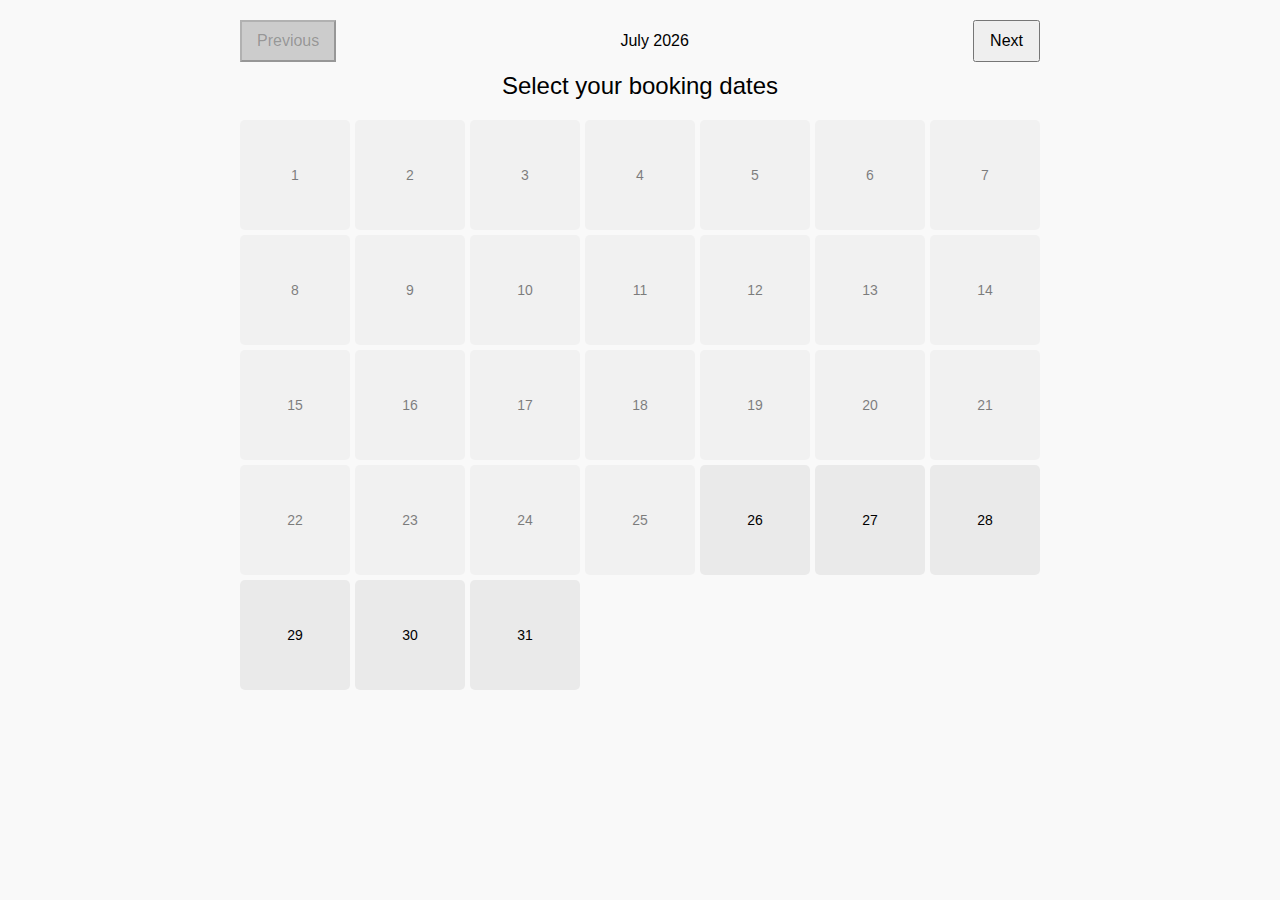
==== index.html @ 2b4d597d "Overlap Logic Added" ====
<!DOCTYPE html>
<html lang="en">
  <head>
    <meta charset="UTF-8" />
    <meta name="viewport" content="width=device-width, initial-scale=1.0" />
    <title>Booking UI</title>
    <style>
      body {
        font-family: Arial, sans-serif;
        background-color: #f9f9f9;
        margin: 0;
        padding: 20px;
      }

      .calendar-container {
        max-width: 800px;
        margin: 0 auto;
        text-align: center;
      }

      .calendar-header {
        font-size: 24px;
        margin-bottom: 20px;
      }

      .calendar-nav {
        display: flex;
        justify-content: space-between;
        align-items: center;
        margin-bottom: 10px;
      }

      .calendar {
        display: grid;
        grid-template-columns: repeat(7, 1fr);
        gap: 5px;
        margin-top: 10px;
      }

      .day.disabled {
        pointer-events: none;
        opacity: 0.5;
      }

      .day {
        position: relative;
        width: 100%;
        padding-top: 100%;
        border-radius: 5px;
        background-color: #eaeaea;
        cursor: pointer;
        overflow: hidden; /* Ensure polygon shapes don't overflow */
      }

      .day span {
        position: absolute;
        top: 50%;
        left: 50%;
        transform: translate(-50%, -50%);
        font-size: 14px;
        z-index: 2; /* Ensure text stays on top */
      }

      .day.afternoon::after {
        content: "";
        position: absolute;
        bottom: 0;
        left: 0;
        width: 100%;
        height: 100%;
        clip-path: polygon(100% 0%, 100% 100%, 0% 100%);

        background-color: #8bc34a;
        z-index: 1;
      }

      .day.morning::before {
        content: "";
        position: absolute;
        top: 0;
        right: 0;
        width: 100%;
        height: 100%;
        clip-path: polygon(0% 0%, 100% 0%, 0% 100%);
        background-color: #8bc34a;
        z-index: 1;
      }

      .day.full {
        background-color: #8bc34a;
        z-index: 0;
      }
      button {
        padding: 10px 15px;
        font-size: 16px;
        cursor: pointer;
      }

      button:disabled {
        background-color: #ccc;
        cursor: not-allowed;
      }
    </style>
  </head>
  <body>
    <div class="calendar-container">
      <div class="calendar-nav">
        <button id="prevMonthBtn">Previous</button>
        <div id="currentMonthYear"></div>
        <button id="nextMonthBtn">Next</button>
      </div>
      <div class="calendar-header">Select your booking dates</div>
      <div class="calendar"></div>
    </div>

    <script>
      const calendar = document.querySelector(".calendar");
      const currentMonthYear = document.getElementById("currentMonthYear");
      const prevMonthBtn = document.getElementById("prevMonthBtn");
      const nextMonthBtn = document.getElementById("nextMonthBtn");

      let today = new Date(
        Date.UTC(
          new Date().getUTCFullYear(),
          new Date().getUTCMonth(),
          new Date().getUTCDate()
        )
      );
      let currentMonth = today.getUTCMonth();
      let currentYear = today.getUTCFullYear();

      let selectingStart = true;
      let startDate = null;
      let endDate = null;
      const occupiedDates = [
        { startDate: "2024-12-10", endDate: "2024-12-15" },
        { startDate: "2024-12-03", endDate: "2024-12-04" },
        { startDate: "2024-12-08", endDate: "2024-12-10" },
        { startDate: "2024-12-29", endDate: "2025-01-03" },
        { startDate: "2025-03-01", endDate: "2025-05-02" },
      ];
      occupiedDates.sort((a, b) => {
        return (
          new Date(`${a.startDate}T00:00:00Z`) -
          new Date(`${b.startDate}T00:00:00Z`)
        );
      });
      console.log(occupiedDates);
      function normalizeDate(date) {
        return date.toISOString().split("T")[0]; // Get YYYY-MM-DD format
      }

      function updateCalendar() {
        calendar.innerHTML = "";

        const firstDay = new Date(Date.UTC(currentYear, currentMonth, 1));
        const lastDay = new Date(Date.UTC(currentYear, currentMonth + 1, 0));
        const daysInMonth = lastDay.getUTCDate();

        currentMonthYear.textContent = `${firstDay.toLocaleString("default", {
          month: "long",
        })} ${currentYear}`;

        prevMonthBtn.disabled =
          currentYear == today.getUTCFullYear() &&
          currentMonth == today.getUTCMonth();

        for (let i = 1; i <= daysInMonth; i++) {
          const dayDiv = document.createElement("div");

          dayDiv.className = "day";
          //If the date have already passed then disable those tiles
          if (
            i < today.getUTCDate() &&
            currentYear == today.getUTCFullYear() &&
            currentMonth == today.getUTCMonth()
          ) {
            dayDiv.classList.add("disabled");
          }

          const span = document.createElement("span");
          span.textContent = i;

          const dateStr = `${currentYear}-${String(currentMonth + 1).padStart(
            2,
            "0"
          )}-${String(i).padStart(2, "0")}`;
          dayDiv.dataset.date = dateStr;
          dayDiv.appendChild(span);

          const dayDate = new Date(`${dateStr}T00:00:00Z`);

          dayDiv.addEventListener("click", () => handleDateSelection(dayDiv));
          calendar.appendChild(dayDiv);
        }

        highlightOccupiedDates(
          occupiedDates,
          currentMonth,
          currentYear,
          lastDay
        );
        disableFullyOccupiedTiles();
        persistUserSelection(
          startDate,
          endDate,
          currentMonth,
          currentYear,
          lastDay
        );
      }

      function handleDateSelection(dayDiv) {
        const selectedDate = new Date(`${dayDiv.dataset.date}T00:00:00Z`);

        if (selectingStart) {
          if (
            occupiedDates.find(
              (x) => x.startDate == normalizeDate(selectedDate)
            )
          ) {
            alert("Arrival date is already booked");
            return;
          }
          startDate = selectedDate;
          endDate = null; // Reset end date
          clearSelection();
          updateCalendar();
          selectingStart = false;
        } else {
          if (selectedDate <= startDate) {
            alert("End date must be after the start date.");
            return;
          }
          // check if selection is overlapping

          const noOverlaps = occupiedDates.every((occupiedDate) => {
            const isOverlapping =
              (normalizeDate(startDate) > occupiedDate.startDate &&
                normalizeDate(startDate) < occupiedDate.endDate) ||
              (occupiedDate.startDate > normalizeDate(startDate) &&
                occupiedDate.startDate < normalizeDate(selectedDate));
            return !isOverlapping;
          });
          if (!noOverlaps) {
            alert("You are trying to book already booked dates.");
            return;
          }
          endDate = selectedDate;
          selectingStart = true;
        }
        updateCalendar();
      }

      function clearSelection() {
        document.querySelectorAll(".day").forEach((day) => {
          day.classList.remove("afternoon", "morning", "full", "disabled");
        });
      }

      function disableFullyOccupiedTiles() {
        document.querySelectorAll(".day").forEach((day) => {
          if (
            day.classList.contains("full") ||
            (day.classList.contains("morning") &&
              day.classList.contains("afternoon"))
          ) {
            day.classList.add("disabled");
          }
        });
      }

      function calculateHighlightRange(
        occupation,
        currentMonth,
        currentYear,
        lastDay
      ) {
        const startingDate = new Date(`${occupation.startDate}T00:00:00Z`);
        const endingDate = new Date(`${occupation.endDate}T00:00:00Z`);

        if (
          startingDate.getUTCMonth() !== currentMonth ||
          startingDate.getUTCFullYear() !== currentYear
        ) {
          let d = new Date(startingDate);
          let monthStartDate = null;
          while (!monthStartDate && d <= endingDate) {
            if (
              d.getUTCMonth() === currentMonth &&
              d.getUTCFullYear() === currentYear
            ) {
              monthStartDate = new Date(d);
            }
            d.setUTCDate(d.getUTCDate() + 1);
          }

          if (
            endingDate.getUTCMonth() > currentMonth ||
            endingDate.getUTCFullYear() > currentYear
          ) {
            return { start: monthStartDate, end: lastDay };
          } else {
            return { start: monthStartDate, end: endingDate };
          }
        } else {
          return { start: startingDate, end: endingDate };
        }
      }

      function highlightOccupiedDates(
        occupiedDates,
        currentMonth,
        currentYear,
        lastDay
      ) {
        occupiedDates.forEach((occupation) => {
          const { start, end } = calculateHighlightRange(
            occupation,
            currentMonth,
            currentYear,
            lastDay
          );
          if (!start || !end) return;

          const displayFullStart = normalizeDate(start) > occupation.startDate;
          const displayFullEnd = normalizeDate(end) < occupation.endDate;

          if (displayFullStart && displayFullEnd) {
            highlightRange(start, end, false, false);
          } else if (displayFullStart) {
            highlightRange(start, end, false, true);
          } else if (displayFullEnd) {
            highlightRange(start, end, true, false);
          } else {
            highlightRange(start, end);
          }
        });
      }

      function persistUserSelection(
        startDate,
        endDate,
        currentMonth,
        currentYear,
        lastDay
      ) {
        if (startDate && endDate) {
          const { start, end } = calculateHighlightRange(
            {
              startDate: normalizeDate(startDate),
              endDate: normalizeDate(endDate),
            },
            currentMonth,
            currentYear,
            lastDay
          );

          if (!start || !end) return;

          const displayFullStart =
            normalizeDate(start) > normalizeDate(startDate);
          const displayFullEnd = normalizeDate(end) < normalizeDate(endDate);

          if (displayFullStart && displayFullEnd) {
            highlightRange(start, end, false, false);
          } else if (displayFullStart) {
            highlightRange(start, end, false, true);
          } else if (displayFullEnd) {
            highlightRange(start, end, true, false);
          } else {
            highlightRange(start, end);
          }
        } else if (
          startDate &&
          !endDate &&
          startDate.getUTCMonth() == currentMonth &&
          startDate.getUTCFullYear() == currentYear
        ) {
          highlightRange(startDate, null); // Only highlight the start date
        }
      }

      function highlightRange(
        startDate,
        endDate,
        startTriangle = true,
        endTriangle = true
      ) {
        if (!startDate) return;

        const allDays = document.querySelectorAll(".day");
        allDays.forEach((day) => {
          const dayDate = new Date(`${day.dataset.date}T00:00:00Z`);

          if (normalizeDate(startDate) === normalizeDate(dayDate) && !endDate) {
            day.classList.add("afternoon");
            return;
          }
          if (
            endDate &&
            normalizeDate(dayDate) >= normalizeDate(startDate) &&
            normalizeDate(dayDate) <= normalizeDate(endDate)
          ) {
            if (
              normalizeDate(dayDate) === normalizeDate(startDate) &&
              startTriangle
            ) {
              day.classList.add("afternoon");
            } else if (
              normalizeDate(dayDate) === normalizeDate(endDate) &&
              endTriangle
            ) {
              day.classList.add("morning");
            } else {
              day.classList.add("full");
            }
          }
        });
      }

      prevMonthBtn.addEventListener("click", () => {
        currentMonth--;
        if (currentMonth < 0) {
          currentMonth = 11;
          currentYear--;
        }
        updateCalendar();
      });

      nextMonthBtn.addEventListener("click", () => {
        currentMonth++;
        if (currentMonth > 11) {
          currentMonth = 0;
          currentYear++;
        }
        updateCalendar();
      });

      updateCalendar();
    </script>
  </body>
</html>
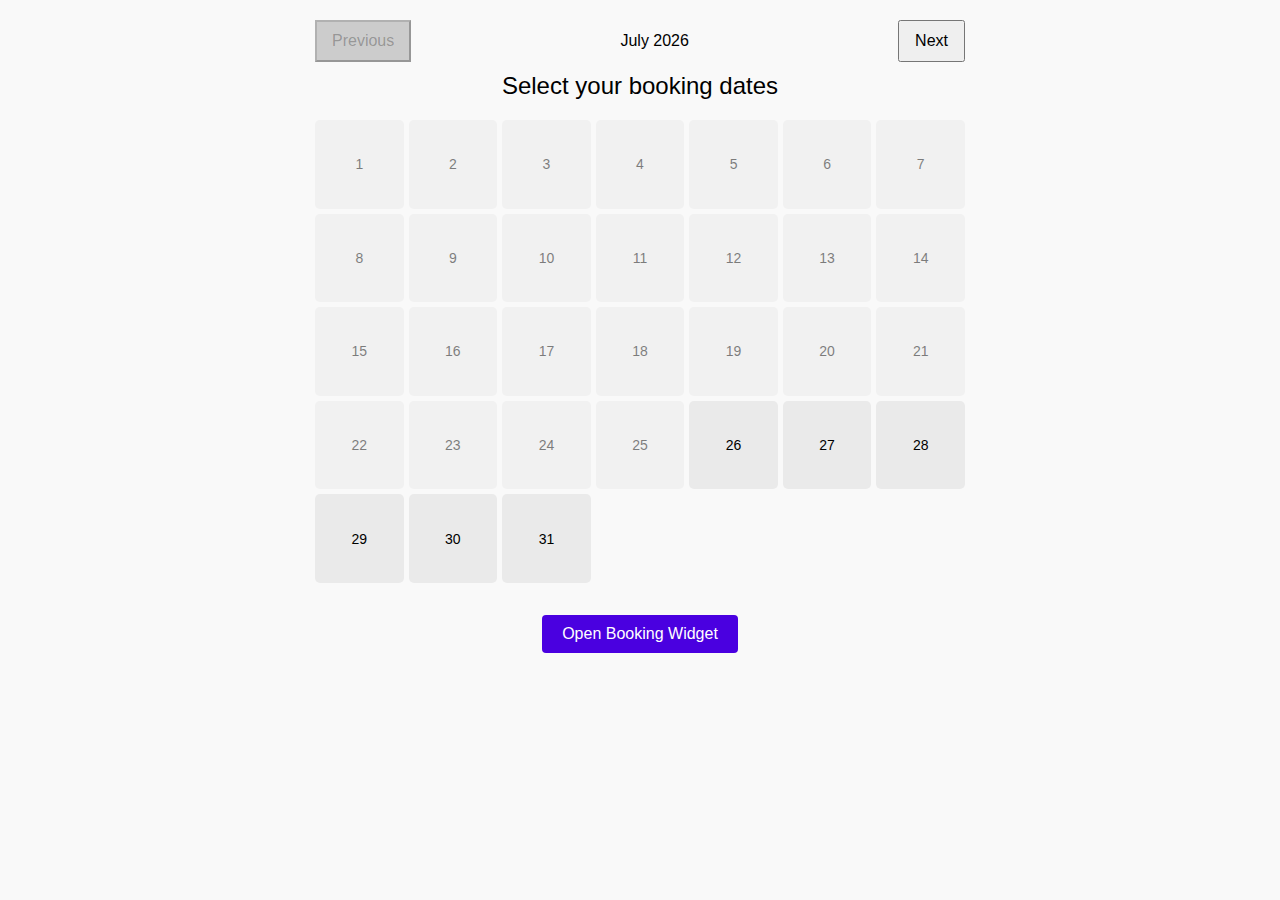
==== commit d56a85a6: "Modal Added" ====
--- a/index.html
+++ b/index.html
@@ -13,7 +13,7 @@
       }
 
       .calendar-container {
-        max-width: 800px;
+        max-width: 650px;
         margin: 0 auto;
         text-align: center;
       }
@@ -59,6 +59,8 @@
         transform: translate(-50%, -50%);
         font-size: 14px;
         z-index: 2; /* Ensure text stays on top */
+        pointer-events: none;
+        user-select: none;
       }
 
       .day.afternoon::after {
@@ -70,7 +72,7 @@
         height: 100%;
         clip-path: polygon(100% 0%, 100% 100%, 0% 100%);
 
-        background-color: #8bc34a;
+        background-color: #dedbf2;
         z-index: 1;
       }
 
@@ -82,12 +84,12 @@
         width: 100%;
         height: 100%;
         clip-path: polygon(0% 0%, 100% 0%, 0% 100%);
-        background-color: #8bc34a;
+        background-color: #dedbf2;
         z-index: 1;
       }
 
       .day.full {
-        background-color: #8bc34a;
+        background-color: #dedbf2;
         z-index: 0;
       }
       button {
@@ -99,6 +101,97 @@
       button:disabled {
         background-color: #ccc;
         cursor: not-allowed;
+      }
+
+      .open-modal-btn {
+        background: #4a00e0;
+        color: #fff;
+        padding: 10px 20px;
+        border: none;
+        border-radius: 4px;
+        cursor: pointer;
+        font-size: 1rem;
+        margin: 2rem 0;
+      }
+
+      .open-modal-btn:hover {
+        background: #3a00b3;
+      }
+
+      dialog {
+        border: none;
+        border-radius: 8px;
+        box-shadow: 0 4px 6px rgba(0, 0, 0, 0.1);
+        width: 400px;
+        padding: 20px;
+        box-sizing: border-box;
+        opacity: 0;
+        transform: translateY(-20px);
+        pointer-events: none;
+        transition: opacity 0.3s ease, transform 0.3s ease;
+      }
+
+      dialog.show {
+        opacity: 1;
+        transform: translateY(0);
+        pointer-events: auto;
+      }
+
+      dialog.hide {
+        opacity: 0;
+        transform: translateY(-20px);
+        pointer-events: none;
+      }
+
+      .close-btn {
+        position: absolute;
+        top: 10px;
+        right: 10px;
+        background: none;
+        border: none;
+        font-size: 1.5rem;
+        cursor: pointer;
+      }
+
+      .modal-content h2 {
+        font-size: 1.5rem;
+        margin-bottom: 20px;
+      }
+
+      .date-price,
+      .price-summary {
+        display: flex;
+        justify-content: space-between;
+        margin-bottom: 20px;
+      }
+
+      .booking-form label {
+        display: block;
+        margin-bottom: 5px;
+        font-weight: bold;
+      }
+
+      .booking-form input {
+        width: 100%;
+        margin-bottom: 15px;
+        padding: 8px;
+        border: 1px solid #ccc;
+        border-radius: 4px;
+      }
+
+      .submit-btn {
+        background: #4a00e0;
+        color: #fff;
+        padding: 10px 20px;
+        border: none;
+        border-radius: 4px;
+        cursor: pointer;
+        width: 100%;
+        font-size: 1rem;
+      }
+
+      .submit-btn:hover {
+        background: #3a00b3;
       }
     </style>
   </head>
@@ -111,6 +204,38 @@
       </div>
       <div class="calendar-header">Select your booking dates</div>
       <div class="calendar"></div>
+      <button class="open-modal-btn">Open Booking Widget</button>
+
+      <dialog id="bookingDialog">
+        <button class="close-btn" id="closeDialog">&times;</button>
+        <div class="modal-content">
+          <h2>Book your stay</h2>
+          <div class="date-price">
+            <div class="dates">Fri, Jan 24 – Sun, Jan 26, 2025</div>
+            <div class="price">$998.00</div>
+          </div>
+
+          <form class="booking-form">
+            <label for="name">Name<span>*</span></label>
+            <input type="text" id="name" required />
+
+            <label for="email">Email<span>*</span></label>
+            <input type="email" id="email" required />
+
+            <label for="phone">Phone number<span>*</span></label>
+            <input type="tel" id="phone" required />
+
+            <div class="price-summary">
+              <div class="nights"><span>3</span> Nights</div>
+              <div class="total"><span>Total</span><span>$998.00</span></div>
+            </div>
+
+            <button class="submit-btn" type="submit">
+              Send booking request
+            </button>
+          </form>
+        </div>
+      </dialog>
     </div>
 
     <script>
@@ -169,14 +294,6 @@
           const dayDiv = document.createElement("div");
 
           dayDiv.className = "day";
-          //If the date have already passed then disable those tiles
-          if (
-            i < today.getUTCDate() &&
-            currentYear == today.getUTCFullYear() &&
-            currentMonth == today.getUTCMonth()
-          ) {
-            dayDiv.classList.add("disabled");
-          }
 
           const span = document.createElement("span");
           span.textContent = i;
@@ -186,9 +303,17 @@
             "0"
           )}-${String(i).padStart(2, "0")}`;
           dayDiv.dataset.date = dateStr;
+
           dayDiv.appendChild(span);
 
+          //If the date have already passed then disable those tiles
           const dayDate = new Date(`${dateStr}T00:00:00Z`);
+          if (dayDate < today) {
+            dayDiv.classList.add("disabled");
+          }
+          if (startDate && !endDate && dayDate < startDate) {
+            dayDiv.classList.add("disabled");
+          }
 
           dayDiv.addEventListener("click", () => handleDateSelection(dayDiv));
           calendar.appendChild(dayDiv);
@@ -438,6 +563,32 @@
       });
 
       updateCalendar();
+      const dialog = document.getElementById("bookingDialog");
+      const openModalBtn = document.querySelector(".open-modal-btn");
+      const closeDialogBtn = document.getElementById("closeDialog");
+
+      openModalBtn.addEventListener("click", () => {
+        dialog.showModal();
+        dialog.classList.add("hide");
+        setTimeout(() => {
+          dialog.classList.remove("hide");
+          dialog.classList.add("show");
+        }, 10);
+      });
+
+      closeDialogBtn.addEventListener("click", () => {
+        dialog.classList.remove("show");
+        dialog.classList.add("hide");
+        setTimeout(() => {
+          dialog.close();
+        }, 300); // Match the transition duration
+      });
+
+      dialog.addEventListener("click", (event) => {
+        if (event.target === dialog) {
+          closeDialogBtn.click();
+        }
+      });
     </script>
   </body>
 </html>
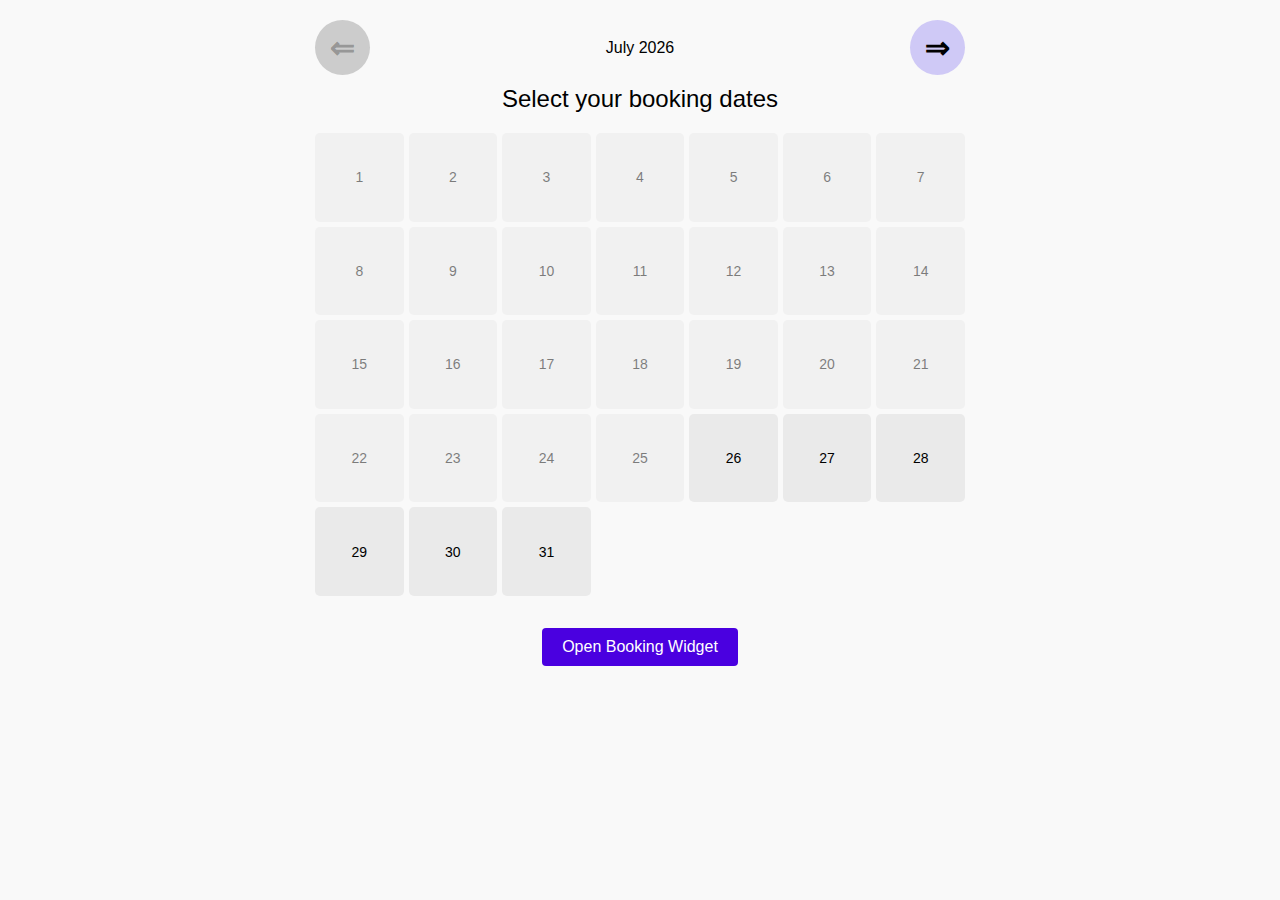
==== commit cdaeba93: "Modal Calculations" ====
--- a/index.html
+++ b/index.html
@@ -29,7 +29,23 @@
         align-items: center;
         margin-bottom: 10px;
       }
-
+      .calendar-nav button {
+        display: flex;
+        justify-content: center;
+        align-items: center;
+        border: none;
+        border-radius: 50%;
+        background-color: #cfc9f6;
+      }
+      .calendar-nav button:hover {
+        background-color: #dedbf2;
+      }
+      .calendar-nav button span {
+        width: 100%;
+        height: 100%;
+        font-size: 30px;
+        font-weight: bolder;
+      }
       .calendar {
         display: grid;
         grid-template-columns: repeat(7, 1fr);
@@ -39,6 +55,7 @@
 
       .day.disabled {
         pointer-events: none;
+        /* background-color: #dedbf2; */
         opacity: 0.5;
       }
 
@@ -198,9 +215,9 @@
   <body>
     <div class="calendar-container">
       <div class="calendar-nav">
-        <button id="prevMonthBtn">Previous</button>
+        <button id="prevMonthBtn"><span>&#8656;</span></button>
         <div id="currentMonthYear"></div>
-        <button id="nextMonthBtn">Next</button>
+        <button id="nextMonthBtn"><span>&#8658;</span></button>
       </div>
       <div class="calendar-header">Select your booking dates</div>
       <div class="calendar"></div>
@@ -211,7 +228,7 @@
         <div class="modal-content">
           <h2>Book your stay</h2>
           <div class="date-price">
-            <div class="dates">Fri, Jan 24 – Sun, Jan 26, 2025</div>
+            <div class="dates">Fri, Jan 24 - Sun, Jan 26, 2025</div>
             <div class="price">$998.00</div>
           </div>
 
@@ -227,7 +244,7 @@
 
             <div class="price-summary">
               <div class="nights"><span>3</span> Nights</div>
-              <div class="total"><span>Total</span><span>$998.00</span></div>
+              <div class="total">Total <span>998.00$</span></div>
             </div>
 
             <button class="submit-btn" type="submit">
@@ -239,6 +256,7 @@
     </div>
 
     <script>
+      //Booking & Calendar Logic
       const calendar = document.querySelector(".calendar");
       const currentMonthYear = document.getElementById("currentMonthYear");
       const prevMonthBtn = document.getElementById("prevMonthBtn");
@@ -563,11 +581,70 @@
       });
 
       updateCalendar();
+
+      // Modal Logic
       const dialog = document.getElementById("bookingDialog");
       const openModalBtn = document.querySelector(".open-modal-btn");
       const closeDialogBtn = document.getElementById("closeDialog");
 
+      let scrollTop = 0;
+
+      function disableScroll() {
+        // Get the current scroll position
+        scrollTop = window.pageYOffset || document.documentElement.scrollTop;
+
+        // Disable scrolling by setting window.onscroll to a function that keeps the scroll position fixed
+        window.onscroll = function () {
+          window.scrollTo(0, scrollTop);
+        };
+      }
+
+      function enableScroll() {
+        // Re-enable scrolling by resetting window.onscroll
+        window.onscroll = null;
+      }
+      function nightsBetweenDates(date1, date2) {
+        // Convert dates to UTC timestamps
+        let utc1 = Date.UTC(
+          date1.getFullYear(),
+          date1.getMonth(),
+          date1.getDate()
+        );
+        let utc2 = Date.UTC(
+          date2.getFullYear(),
+          date2.getMonth(),
+          date2.getDate()
+        );
+
+        // Calculate the time difference in milliseconds
+        let timeDiff = Math.abs(utc2 - utc1);
+
+        // Convert milliseconds to days
+        let daysDiff = Math.ceil(timeDiff / (1000 * 60 * 60 * 24));
+        return daysDiff;
+      }
       openModalBtn.addEventListener("click", () => {
+        if (!startDate && !endDate) {
+          alert("Please Select the arrival and departure");
+          return;
+        }
+        disableScroll();
+        const dateRange = (document.querySelector(
+          ".modal-content .date-price .dates"
+        ).innerHTML = `${normalizeDate(startDate)} - ${normalizeDate(
+          endDate
+        )}`);
+        document.querySelector(
+          ".modal-content .date-price .price"
+        ).innerHTML = `${350}/Night`;
+
+        let nights = nightsBetweenDates(startDate, endDate);
+        document.querySelector(".price-summary .total span").innerHTML = `${
+          nights * 350
+        }$`;
+        document.querySelector(".price-summary .nights span").innerHTML =
+          nights;
+
         dialog.showModal();
         dialog.classList.add("hide");
         setTimeout(() => {
@@ -581,6 +658,7 @@
         dialog.classList.add("hide");
         setTimeout(() => {
           dialog.close();
+          enableScroll();
         }, 300); // Match the transition duration
       });
 
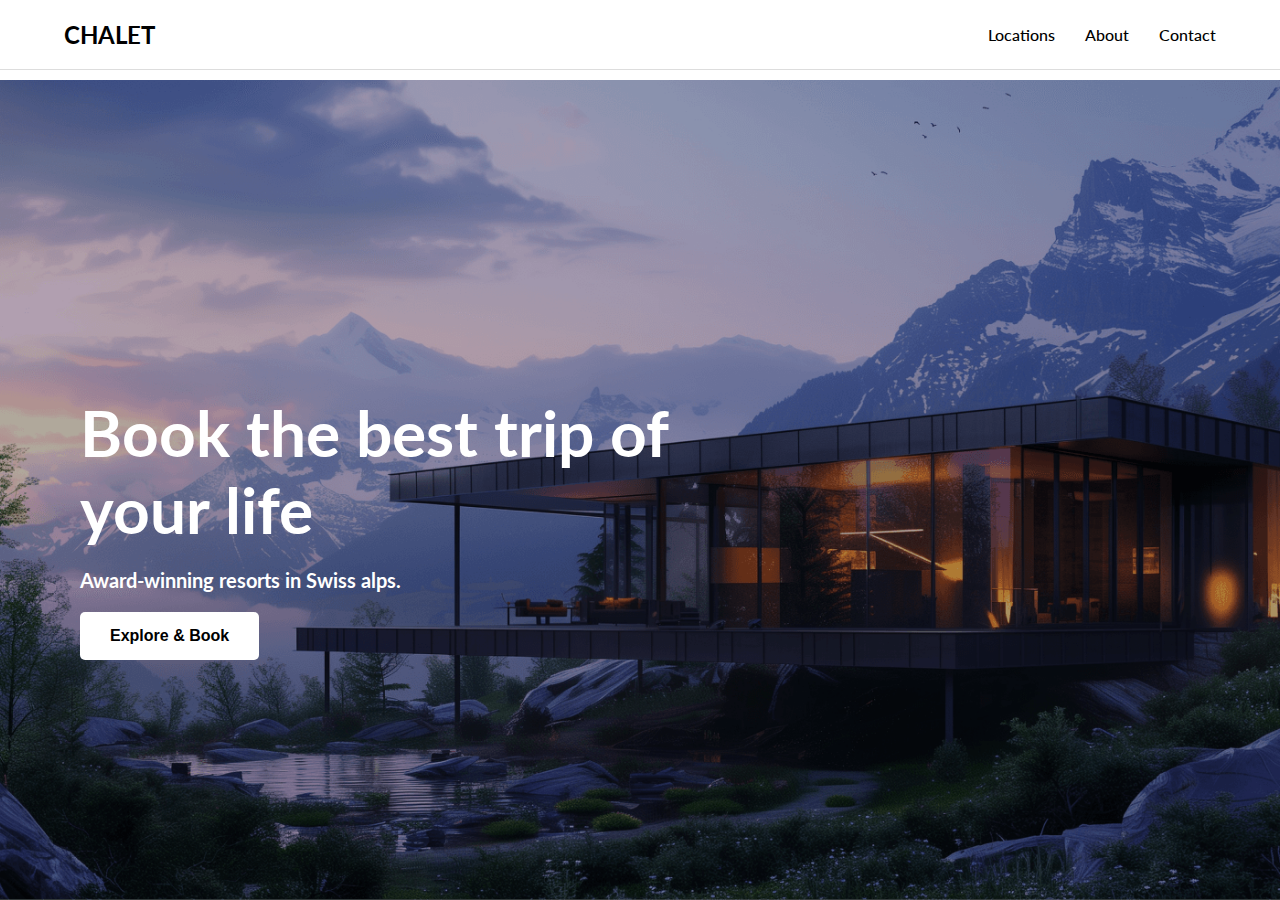
==== commit e4c30c9a: "Landing UI" ====
--- a/index.html
+++ b/index.html
@@ -5,17 +5,162 @@
     <meta name="viewport" content="width=device-width, initial-scale=1.0" />
     <title>Booking UI</title>
     <style>
+      @import url("https://fonts.googleapis.com/css2?family=Dancing+Script:wght@400..700&family=Lato:ital,wght@0,100;0,300;0,400;0,700;0,900;1,100;1,300;1,400;1,700;1,900&family=Lora:ital,wght@0,400..700;1,400..700&family=Montserrat:ital,wght@0,100..900;1,100..900&family=Style+Script&family=Tangerine:wght@400;700&display=swap");
+
       body {
+        min-height: 100vh;
+        width: 100%;
+        height: 100vh;
         font-family: Arial, sans-serif;
-        background-color: #f9f9f9;
+        background-color: #ffffff;
         margin: 0;
-        padding: 20px;
-      }
-
+        padding: 0;
+        display: flex;
+        flex-direction: column;
+        justify-content: center;
+        align-items: center;
+        font-family: "Lato";
+      }
+      .navbar {
+        width: 100%;
+        display: flex;
+        justify-content: space-between;
+        align-items: center;
+        padding: 20px 0;
+        margin-bottom: 10px;
+        background-color: white;
+        border-bottom: 1px solid #ddd;
+      }
+
+      .navbar .logo {
+        font-size: 1.5rem;
+        font-weight: bold;
+        padding-left: 5%;
+      }
+
+      .navbar .nav-links {
+        display: flex;
+        gap: 30px;
+        padding-right: 5%;
+      }
+
+      .navbar .nav-links a {
+        text-decoration: none;
+        color: black;
+        font-size: 1rem;
+        font-weight: 500;
+      }
+
+      .navbar .nav-links a:hover {
+        color: gray;
+      }
+      .landing {
+        width: 100%;
+        height: 100%;
+        display: flex;
+        justify-content: left;
+        align-items: center;
+        background-image: url("Chalet.png");
+        background-size: cover;
+        background-repeat: no-repeat;
+        background-position: center;
+
+        position: relative;
+      }
+      .landing::after {
+        content: "";
+        position: absolute;
+        top: 0;
+        left: 0;
+        width: 100%;
+        height: 100%;
+        background: rgba(0, 0, 0, 0.3); /* Semi-transparent overlay */
+        z-index: 1;
+      }
+      .cta {
+        text-align: left;
+        color: white;
+        max-width: 50%;
+        margin: 3rem 5rem 1rem 5rem;
+      }
+
+      .cta h1 {
+        font-size: 4rem;
+        font-weight: bold;
+        margin-bottom: 10px;
+        position: relative;
+        z-index: 2;
+      }
+
+      .cta h4 {
+        font-size: 1.25rem;
+        margin-top: 20px;
+        margin-bottom: 20px;
+        position: relative;
+        z-index: 2;
+      }
+
+      .cta button {
+        background-color: white;
+        color: black;
+        font-size: 1rem;
+        font-weight: bold;
+        padding: 15px 30px;
+        border: none;
+        border-radius: 5px;
+        cursor: pointer;
+        position: relative;
+        z-index: 2;
+        transition: transform 0.3s ease, background-color 0.3s ease;
+      }
+
+      .cta button:hover {
+        transform: scale(1.05);
+        background-color: #ddd;
+      }
+      @media (max-width: 800px) {
+        .landing {
+          margin: 0;
+          justify-content: left;
+        }
+        .cta {
+          margin: 1rem 2rem;
+
+          max-width: 65%;
+        }
+        .cta h1 {
+          font-size: 3rem;
+        }
+        .cta h4 {
+          font-size: 1rem;
+        }
+        .cta button {
+          padding: 15px 20px;
+        }
+      }
+      @media (max-width: 400px) {
+        .cta {
+          max-width: none;
+        }
+        .cta h1 {
+          font-size: 2.3rem;
+        }
+        .cta button {
+          padding: 12px 20px;
+        }
+      }
       .calendar-container {
-        max-width: 650px;
+        max-width: 500px;
+        width: 100%;
         margin: 0 auto;
         text-align: center;
+        background-color: white;
+        padding: 50px;
+        border-radius: 10px;
+        box-shadow: 0 0 10px rgb(80, 77, 77);
+        display: none;
+        position: relative;
+        z-index: 3;
       }
 
       .calendar-header {
@@ -213,48 +358,62 @@
     </style>
   </head>
   <body>
-    <div class="calendar-container">
-      <div class="calendar-nav">
-        <button id="prevMonthBtn"><span>&#8656;</span></button>
-        <div id="currentMonthYear"></div>
-        <button id="nextMonthBtn"><span>&#8658;</span></button>
+    <div class="navbar">
+      <div class="logo">CHALET</div>
+      <div class="nav-links">
+        <a href="#">Locations</a>
+        <a href="#">About</a>
+        <a href="#">Contact</a>
       </div>
-      <div class="calendar-header">Select your booking dates</div>
-      <div class="calendar"></div>
-      <button class="open-modal-btn">Open Booking Widget</button>
-
-      <dialog id="bookingDialog">
-        <button class="close-btn" id="closeDialog">&times;</button>
-        <div class="modal-content">
-          <h2>Book your stay</h2>
-          <div class="date-price">
-            <div class="dates">Fri, Jan 24 - Sun, Jan 26, 2025</div>
-            <div class="price">$998.00</div>
+    </div>
+    <div class="landing">
+      <div class="cta">
+        <h1>Book the best trip of your life</h1>
+        <h4>Award-winning resorts in Swiss alps.</h4>
+        <button>Explore & Book</button>
+      </div>
+      <div class="calendar-container">
+        <div class="calendar-nav">
+          <button id="prevMonthBtn"><span>&#8656;</span></button>
+          <div id="currentMonthYear"></div>
+          <button id="nextMonthBtn"><span>&#8658;</span></button>
+        </div>
+        <div class="calendar-header">Book Your Stay</div>
+        <div class="calendar"></div>
+        <button class="open-modal-btn">Book Selected</button>
+
+        <dialog id="bookingDialog">
+          <button class="close-btn" id="closeDialog">&times;</button>
+          <div class="modal-content">
+            <h2>Book your stay</h2>
+            <div class="date-price">
+              <div class="dates">Fri, Jan 24 - Sun, Jan 26, 2025</div>
+              <div class="price">$998.00</div>
+            </div>
+
+            <form class="booking-form">
+              <label for="name">Name<span>*</span></label>
+              <input type="text" id="name" required />
+
+              <label for="email">Email<span>*</span></label>
+              <input type="email" id="email" required />
+
+              <label for="phone">Phone number<span>*</span></label>
+              <input type="tel" id="phone" required />
+
+              <div class="price-summary">
+                <div class="nights"><span>3</span> Nights</div>
+                <div class="total">Total <span>998.00$</span></div>
+              </div>
+
+              <button class="submit-btn" type="submit">
+                Send booking request
+              </button>
+            </form>
           </div>
-
-          <form class="booking-form">
-            <label for="name">Name<span>*</span></label>
-            <input type="text" id="name" required />
-
-            <label for="email">Email<span>*</span></label>
-            <input type="email" id="email" required />
-
-            <label for="phone">Phone number<span>*</span></label>
-            <input type="tel" id="phone" required />
-
-            <div class="price-summary">
-              <div class="nights"><span>3</span> Nights</div>
-              <div class="total">Total <span>998.00$</span></div>
-            </div>
-
-            <button class="submit-btn" type="submit">
-              Send booking request
-            </button>
-          </form>
-        </div>
-      </dialog>
+        </dialog>
+      </div>
     </div>
-
     <script>
       //Booking & Calendar Logic
       const calendar = document.querySelector(".calendar");
@@ -586,7 +745,7 @@
       const dialog = document.getElementById("bookingDialog");
       const openModalBtn = document.querySelector(".open-modal-btn");
       const closeDialogBtn = document.getElementById("closeDialog");
-
+      const submitBookingBtn = document.querySelector("dialog .submit-btn");
       let scrollTop = 0;
 
       function disableScroll() {
@@ -667,6 +826,19 @@
           closeDialogBtn.click();
         }
       });
+
+      submitBookingBtn.addEventListener("click", (e) => {
+        e.preventDefault();
+        occupiedDates.push({
+          startDate: normalizeDate(startDate),
+          endDate: normalizeDate(endDate),
+        });
+        console.log(occupiedDates);
+        startDate = null;
+        endDate = null;
+        closeDialogBtn.click();
+        updateCalendar();
+      });
     </script>
   </body>
 </html>
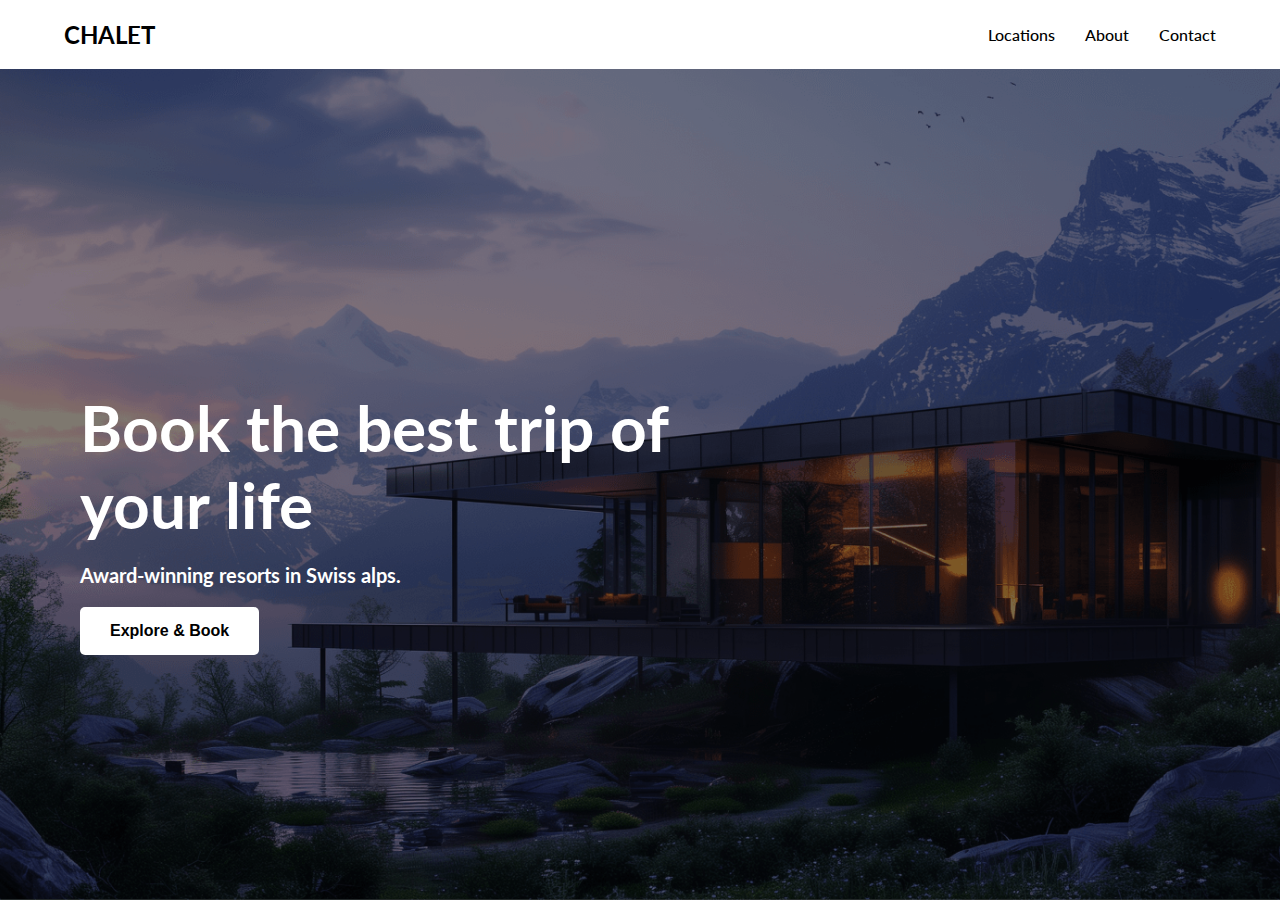
==== commit 6de327c3: "UI Toggling" ====
--- a/index.html
+++ b/index.html
@@ -27,9 +27,7 @@
         justify-content: space-between;
         align-items: center;
         padding: 20px 0;
-        margin-bottom: 10px;
         background-color: white;
-        border-bottom: 1px solid #ddd;
       }
 
       .navbar .logo {
@@ -74,7 +72,7 @@
         left: 0;
         width: 100%;
         height: 100%;
-        background: rgba(0, 0, 0, 0.3); /* Semi-transparent overlay */
+        background: rgba(0, 0, 0, 0.5); /* Semi-transparent overlay */
         z-index: 1;
       }
       .cta {
@@ -149,16 +147,19 @@
           padding: 12px 20px;
         }
       }
+      .hidden {
+        display: none;
+      }
       .calendar-container {
         max-width: 500px;
         width: 100%;
         margin: 0 auto;
         text-align: center;
         background-color: white;
-        padding: 50px;
+        padding: 20px 50px;
         border-radius: 10px;
         box-shadow: 0 0 10px rgb(80, 77, 77);
-        display: none;
+
         position: relative;
         z-index: 3;
       }
@@ -372,7 +373,7 @@
         <h4>Award-winning resorts in Swiss alps.</h4>
         <button>Explore & Book</button>
       </div>
-      <div class="calendar-container">
+      <div class="calendar-container hidden">
         <div class="calendar-nav">
           <button id="prevMonthBtn"><span>&#8656;</span></button>
           <div id="currentMonthYear"></div>
@@ -415,6 +416,11 @@
       </div>
     </div>
     <script>
+      const calendarContaier = document.querySelector(".calendar-container");
+      document.querySelector(".cta button").addEventListener("click", () => {
+        calendarContaier.classList.toggle("hidden");
+        document.querySelector(".cta").classList.toggle("hidden");
+      });
       //Booking & Calendar Logic
       const calendar = document.querySelector(".calendar");
       const currentMonthYear = document.getElementById("currentMonthYear");
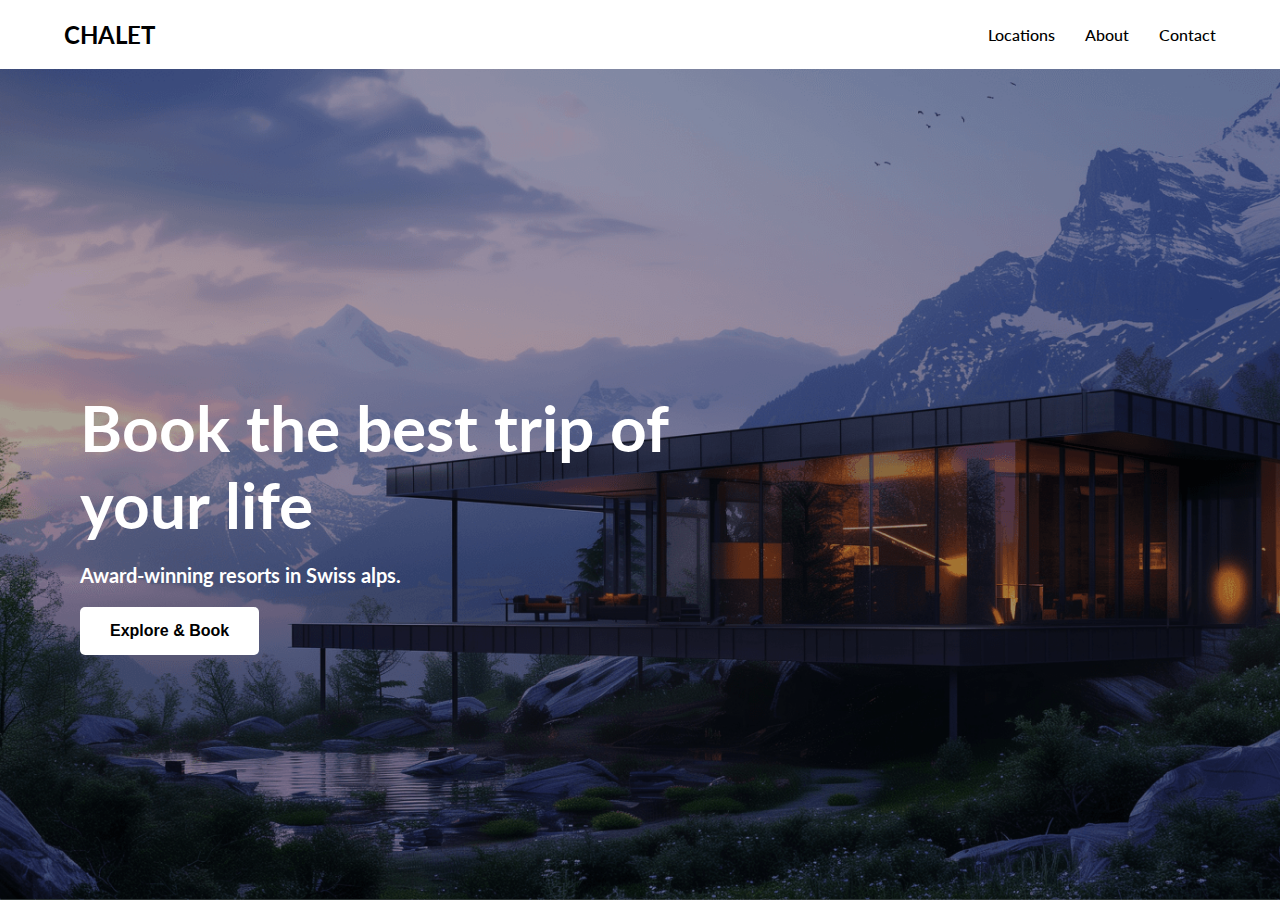
==== commit 8bc6d565: "Created Regions & Structured The Code" ====
--- a/index.html
+++ b/index.html
@@ -4,361 +4,11 @@
     <meta charset="UTF-8" />
     <meta name="viewport" content="width=device-width, initial-scale=1.0" />
     <title>Booking UI</title>
-    <style>
-      @import url("https://fonts.googleapis.com/css2?family=Dancing+Script:wght@400..700&family=Lato:ital,wght@0,100;0,300;0,400;0,700;0,900;1,100;1,300;1,400;1,700;1,900&family=Lora:ital,wght@0,400..700;1,400..700&family=Montserrat:ital,wght@0,100..900;1,100..900&family=Style+Script&family=Tangerine:wght@400;700&display=swap");
-
-      body {
-        min-height: 100vh;
-        width: 100%;
-        height: 100vh;
-        font-family: Arial, sans-serif;
-        background-color: #ffffff;
-        margin: 0;
-        padding: 0;
-        display: flex;
-        flex-direction: column;
-        justify-content: center;
-        align-items: center;
-        font-family: "Lato";
-      }
-      .navbar {
-        width: 100%;
-        display: flex;
-        justify-content: space-between;
-        align-items: center;
-        padding: 20px 0;
-        background-color: white;
-      }
-
-      .navbar .logo {
-        font-size: 1.5rem;
-        font-weight: bold;
-        padding-left: 5%;
-      }
-
-      .navbar .nav-links {
-        display: flex;
-        gap: 30px;
-        padding-right: 5%;
-      }
-
-      .navbar .nav-links a {
-        text-decoration: none;
-        color: black;
-        font-size: 1rem;
-        font-weight: 500;
-      }
-
-      .navbar .nav-links a:hover {
-        color: gray;
-      }
-      .landing {
-        width: 100%;
-        height: 100%;
-        display: flex;
-        justify-content: left;
-        align-items: center;
-        background-image: url("Chalet.png");
-        background-size: cover;
-        background-repeat: no-repeat;
-        background-position: center;
-
-        position: relative;
-      }
-      .landing::after {
-        content: "";
-        position: absolute;
-        top: 0;
-        left: 0;
-        width: 100%;
-        height: 100%;
-        background: rgba(0, 0, 0, 0.5); /* Semi-transparent overlay */
-        z-index: 1;
-      }
-      .cta {
-        text-align: left;
-        color: white;
-        max-width: 50%;
-        margin: 3rem 5rem 1rem 5rem;
-      }
-
-      .cta h1 {
-        font-size: 4rem;
-        font-weight: bold;
-        margin-bottom: 10px;
-        position: relative;
-        z-index: 2;
-      }
-
-      .cta h4 {
-        font-size: 1.25rem;
-        margin-top: 20px;
-        margin-bottom: 20px;
-        position: relative;
-        z-index: 2;
-      }
-
-      .cta button {
-        background-color: white;
-        color: black;
-        font-size: 1rem;
-        font-weight: bold;
-        padding: 15px 30px;
-        border: none;
-        border-radius: 5px;
-        cursor: pointer;
-        position: relative;
-        z-index: 2;
-        transition: transform 0.3s ease, background-color 0.3s ease;
-      }
-
-      .cta button:hover {
-        transform: scale(1.05);
-        background-color: #ddd;
-      }
-      @media (max-width: 800px) {
-        .landing {
-          margin: 0;
-          justify-content: left;
-        }
-        .cta {
-          margin: 1rem 2rem;
-
-          max-width: 65%;
-        }
-        .cta h1 {
-          font-size: 3rem;
-        }
-        .cta h4 {
-          font-size: 1rem;
-        }
-        .cta button {
-          padding: 15px 20px;
-        }
-      }
-      @media (max-width: 400px) {
-        .cta {
-          max-width: none;
-        }
-        .cta h1 {
-          font-size: 2.3rem;
-        }
-        .cta button {
-          padding: 12px 20px;
-        }
-      }
-      .hidden {
-        display: none;
-      }
-      .calendar-container {
-        max-width: 500px;
-        width: 100%;
-        margin: 0 auto;
-        text-align: center;
-        background-color: white;
-        padding: 20px 50px;
-        border-radius: 10px;
-        box-shadow: 0 0 10px rgb(80, 77, 77);
-
-        position: relative;
-        z-index: 3;
-      }
-
-      .calendar-header {
-        font-size: 24px;
-        margin-bottom: 20px;
-      }
-
-      .calendar-nav {
-        display: flex;
-        justify-content: space-between;
-        align-items: center;
-        margin-bottom: 10px;
-      }
-      .calendar-nav button {
-        display: flex;
-        justify-content: center;
-        align-items: center;
-        border: none;
-        border-radius: 50%;
-        background-color: #cfc9f6;
-      }
-      .calendar-nav button:hover {
-        background-color: #dedbf2;
-      }
-      .calendar-nav button span {
-        width: 100%;
-        height: 100%;
-        font-size: 30px;
-        font-weight: bolder;
-      }
-      .calendar {
-        display: grid;
-        grid-template-columns: repeat(7, 1fr);
-        gap: 5px;
-        margin-top: 10px;
-      }
-
-      .day.disabled {
-        pointer-events: none;
-        /* background-color: #dedbf2; */
-        opacity: 0.5;
-      }
-
-      .day {
-        position: relative;
-        width: 100%;
-        padding-top: 100%;
-        border-radius: 5px;
-        background-color: #eaeaea;
-        cursor: pointer;
-        overflow: hidden; /* Ensure polygon shapes don't overflow */
-      }
-
-      .day span {
-        position: absolute;
-        top: 50%;
-        left: 50%;
-        transform: translate(-50%, -50%);
-        font-size: 14px;
-        z-index: 2; /* Ensure text stays on top */
-        pointer-events: none;
-        user-select: none;
-      }
-
-      .day.afternoon::after {
-        content: "";
-        position: absolute;
-        bottom: 0;
-        left: 0;
-        width: 100%;
-        height: 100%;
-        clip-path: polygon(100% 0%, 100% 100%, 0% 100%);
-
-        background-color: #dedbf2;
-        z-index: 1;
-      }
-
-      .day.morning::before {
-        content: "";
-        position: absolute;
-        top: 0;
-        right: 0;
-        width: 100%;
-        height: 100%;
-        clip-path: polygon(0% 0%, 100% 0%, 0% 100%);
-        background-color: #dedbf2;
-        z-index: 1;
-      }
-
-      .day.full {
-        background-color: #dedbf2;
-        z-index: 0;
-      }
-      button {
-        padding: 10px 15px;
-        font-size: 16px;
-        cursor: pointer;
-      }
-
-      button:disabled {
-        background-color: #ccc;
-        cursor: not-allowed;
-      }
-
-      .open-modal-btn {
-        background: #4a00e0;
-        color: #fff;
-        padding: 10px 20px;
-        border: none;
-        border-radius: 4px;
-        cursor: pointer;
-        font-size: 1rem;
-        margin: 2rem 0;
-      }
-
-      .open-modal-btn:hover {
-        background: #3a00b3;
-      }
-
-      dialog {
-        border: none;
-        border-radius: 8px;
-        box-shadow: 0 4px 6px rgba(0, 0, 0, 0.1);
-        width: 400px;
-        padding: 20px;
-        box-sizing: border-box;
-        opacity: 0;
-        transform: translateY(-20px);
-        pointer-events: none;
-        transition: opacity 0.3s ease, transform 0.3s ease;
-      }
-
-      dialog.show {
-        opacity: 1;
-        transform: translateY(0);
-        pointer-events: auto;
-      }
-
-      dialog.hide {
-        opacity: 0;
-        transform: translateY(-20px);
-        pointer-events: none;
-      }
-
-      .close-btn {
-        position: absolute;
-        top: 10px;
-        right: 10px;
-        background: none;
-        border: none;
-        font-size: 1.5rem;
-        cursor: pointer;
-      }
-
-      .modal-content h2 {
-        font-size: 1.5rem;
-        margin-bottom: 20px;
-      }
-
-      .date-price,
-      .price-summary {
-        display: flex;
-        justify-content: space-between;
-        margin-bottom: 20px;
-      }
-
-      .booking-form label {
-        display: block;
-        margin-bottom: 5px;
-        font-weight: bold;
-      }
-
-      .booking-form input {
-        width: 100%;
-        margin-bottom: 15px;
-        padding: 8px;
-        border: 1px solid #ccc;
-        border-radius: 4px;
-      }
-
-      .submit-btn {
-        background: #4a00e0;
-        color: #fff;
-        padding: 10px 20px;
-        border: none;
-        border-radius: 4px;
-        cursor: pointer;
-        width: 100%;
-        font-size: 1rem;
-      }
-
-      .submit-btn:hover {
-        background: #3a00b3;
-      }
-    </style>
+    <link rel="stylesheet" href="styles.css" />
+    <script defer src="booking.js"></script>
   </head>
   <body>
+    <!-- #region Navbar -->
     <div class="navbar">
       <div class="logo">CHALET</div>
       <div class="nav-links">
@@ -367,12 +17,16 @@
         <a href="#">Contact</a>
       </div>
     </div>
+    <!-- #endregion -->
+
     <div class="landing">
       <div class="cta">
         <h1>Book the best trip of your life</h1>
         <h4>Award-winning resorts in Swiss alps.</h4>
         <button>Explore & Book</button>
       </div>
+
+      <!-- #region Calendar & Booking -->
       <div class="calendar-container hidden">
         <div class="calendar-nav">
           <button id="prevMonthBtn"><span>&#8656;</span></button>
@@ -414,437 +68,7 @@
           </div>
         </dialog>
       </div>
+      <!-- #endregion -->
     </div>
-    <script>
-      const calendarContaier = document.querySelector(".calendar-container");
-      document.querySelector(".cta button").addEventListener("click", () => {
-        calendarContaier.classList.toggle("hidden");
-        document.querySelector(".cta").classList.toggle("hidden");
-      });
-      //Booking & Calendar Logic
-      const calendar = document.querySelector(".calendar");
-      const currentMonthYear = document.getElementById("currentMonthYear");
-      const prevMonthBtn = document.getElementById("prevMonthBtn");
-      const nextMonthBtn = document.getElementById("nextMonthBtn");
-
-      let today = new Date(
-        Date.UTC(
-          new Date().getUTCFullYear(),
-          new Date().getUTCMonth(),
-          new Date().getUTCDate()
-        )
-      );
-      let currentMonth = today.getUTCMonth();
-      let currentYear = today.getUTCFullYear();
-
-      let selectingStart = true;
-      let startDate = null;
-      let endDate = null;
-      const occupiedDates = [
-        { startDate: "2024-12-10", endDate: "2024-12-15" },
-        { startDate: "2024-12-03", endDate: "2024-12-04" },
-        { startDate: "2024-12-08", endDate: "2024-12-10" },
-        { startDate: "2024-12-29", endDate: "2025-01-03" },
-        { startDate: "2025-03-01", endDate: "2025-05-02" },
-      ];
-      occupiedDates.sort((a, b) => {
-        return (
-          new Date(`${a.startDate}T00:00:00Z`) -
-          new Date(`${b.startDate}T00:00:00Z`)
-        );
-      });
-      console.log(occupiedDates);
-      function normalizeDate(date) {
-        return date.toISOString().split("T")[0]; // Get YYYY-MM-DD format
-      }
-
-      function updateCalendar() {
-        calendar.innerHTML = "";
-
-        const firstDay = new Date(Date.UTC(currentYear, currentMonth, 1));
-        const lastDay = new Date(Date.UTC(currentYear, currentMonth + 1, 0));
-        const daysInMonth = lastDay.getUTCDate();
-
-        currentMonthYear.textContent = `${firstDay.toLocaleString("default", {
-          month: "long",
-        })} ${currentYear}`;
-
-        prevMonthBtn.disabled =
-          currentYear == today.getUTCFullYear() &&
-          currentMonth == today.getUTCMonth();
-
-        for (let i = 1; i <= daysInMonth; i++) {
-          const dayDiv = document.createElement("div");
-
-          dayDiv.className = "day";
-
-          const span = document.createElement("span");
-          span.textContent = i;
-
-          const dateStr = `${currentYear}-${String(currentMonth + 1).padStart(
-            2,
-            "0"
-          )}-${String(i).padStart(2, "0")}`;
-          dayDiv.dataset.date = dateStr;
-
-          dayDiv.appendChild(span);
-
-          //If the date have already passed then disable those tiles
-          const dayDate = new Date(`${dateStr}T00:00:00Z`);
-          if (dayDate < today) {
-            dayDiv.classList.add("disabled");
-          }
-          if (startDate && !endDate && dayDate < startDate) {
-            dayDiv.classList.add("disabled");
-          }
-
-          dayDiv.addEventListener("click", () => handleDateSelection(dayDiv));
-          calendar.appendChild(dayDiv);
-        }
-
-        highlightOccupiedDates(
-          occupiedDates,
-          currentMonth,
-          currentYear,
-          lastDay
-        );
-        disableFullyOccupiedTiles();
-        persistUserSelection(
-          startDate,
-          endDate,
-          currentMonth,
-          currentYear,
-          lastDay
-        );
-      }
-
-      function handleDateSelection(dayDiv) {
-        const selectedDate = new Date(`${dayDiv.dataset.date}T00:00:00Z`);
-
-        if (selectingStart) {
-          if (
-            occupiedDates.find(
-              (x) => x.startDate == normalizeDate(selectedDate)
-            )
-          ) {
-            alert("Arrival date is already booked");
-            return;
-          }
-          startDate = selectedDate;
-          endDate = null; // Reset end date
-          clearSelection();
-          updateCalendar();
-          selectingStart = false;
-        } else {
-          if (selectedDate <= startDate) {
-            alert("End date must be after the start date.");
-            return;
-          }
-          // check if selection is overlapping
-
-          const noOverlaps = occupiedDates.every((occupiedDate) => {
-            const isOverlapping =
-              (normalizeDate(startDate) > occupiedDate.startDate &&
-                normalizeDate(startDate) < occupiedDate.endDate) ||
-              (occupiedDate.startDate > normalizeDate(startDate) &&
-                occupiedDate.startDate < normalizeDate(selectedDate));
-            return !isOverlapping;
-          });
-          if (!noOverlaps) {
-            alert("You are trying to book already booked dates.");
-            return;
-          }
-          endDate = selectedDate;
-          selectingStart = true;
-        }
-        updateCalendar();
-      }
-
-      function clearSelection() {
-        document.querySelectorAll(".day").forEach((day) => {
-          day.classList.remove("afternoon", "morning", "full", "disabled");
-        });
-      }
-
-      function disableFullyOccupiedTiles() {
-        document.querySelectorAll(".day").forEach((day) => {
-          if (
-            day.classList.contains("full") ||
-            (day.classList.contains("morning") &&
-              day.classList.contains("afternoon"))
-          ) {
-            day.classList.add("disabled");
-          }
-        });
-      }
-
-      function calculateHighlightRange(
-        occupation,
-        currentMonth,
-        currentYear,
-        lastDay
-      ) {
-        const startingDate = new Date(`${occupation.startDate}T00:00:00Z`);
-        const endingDate = new Date(`${occupation.endDate}T00:00:00Z`);
-
-        if (
-          startingDate.getUTCMonth() !== currentMonth ||
-          startingDate.getUTCFullYear() !== currentYear
-        ) {
-          let d = new Date(startingDate);
-          let monthStartDate = null;
-          while (!monthStartDate && d <= endingDate) {
-            if (
-              d.getUTCMonth() === currentMonth &&
-              d.getUTCFullYear() === currentYear
-            ) {
-              monthStartDate = new Date(d);
-            }
-            d.setUTCDate(d.getUTCDate() + 1);
-          }
-
-          if (
-            endingDate.getUTCMonth() > currentMonth ||
-            endingDate.getUTCFullYear() > currentYear
-          ) {
-            return { start: monthStartDate, end: lastDay };
-          } else {
-            return { start: monthStartDate, end: endingDate };
-          }
-        } else {
-          return { start: startingDate, end: endingDate };
-        }
-      }
-
-      function highlightOccupiedDates(
-        occupiedDates,
-        currentMonth,
-        currentYear,
-        lastDay
-      ) {
-        occupiedDates.forEach((occupation) => {
-          const { start, end } = calculateHighlightRange(
-            occupation,
-            currentMonth,
-            currentYear,
-            lastDay
-          );
-          if (!start || !end) return;
-
-          const displayFullStart = normalizeDate(start) > occupation.startDate;
-          const displayFullEnd = normalizeDate(end) < occupation.endDate;
-
-          if (displayFullStart && displayFullEnd) {
-            highlightRange(start, end, false, false);
-          } else if (displayFullStart) {
-            highlightRange(start, end, false, true);
-          } else if (displayFullEnd) {
-            highlightRange(start, end, true, false);
-          } else {
-            highlightRange(start, end);
-          }
-        });
-      }
-
-      function persistUserSelection(
-        startDate,
-        endDate,
-        currentMonth,
-        currentYear,
-        lastDay
-      ) {
-        if (startDate && endDate) {
-          const { start, end } = calculateHighlightRange(
-            {
-              startDate: normalizeDate(startDate),
-              endDate: normalizeDate(endDate),
-            },
-            currentMonth,
-            currentYear,
-            lastDay
-          );
-
-          if (!start || !end) return;
-
-          const displayFullStart =
-            normalizeDate(start) > normalizeDate(startDate);
-          const displayFullEnd = normalizeDate(end) < normalizeDate(endDate);
-
-          if (displayFullStart && displayFullEnd) {
-            highlightRange(start, end, false, false);
-          } else if (displayFullStart) {
-            highlightRange(start, end, false, true);
-          } else if (displayFullEnd) {
-            highlightRange(start, end, true, false);
-          } else {
-            highlightRange(start, end);
-          }
-        } else if (
-          startDate &&
-          !endDate &&
-          startDate.getUTCMonth() == currentMonth &&
-          startDate.getUTCFullYear() == currentYear
-        ) {
-          highlightRange(startDate, null); // Only highlight the start date
-        }
-      }
-
-      function highlightRange(
-        startDate,
-        endDate,
-        startTriangle = true,
-        endTriangle = true
-      ) {
-        if (!startDate) return;
-
-        const allDays = document.querySelectorAll(".day");
-        allDays.forEach((day) => {
-          const dayDate = new Date(`${day.dataset.date}T00:00:00Z`);
-
-          if (normalizeDate(startDate) === normalizeDate(dayDate) && !endDate) {
-            day.classList.add("afternoon");
-            return;
-          }
-          if (
-            endDate &&
-            normalizeDate(dayDate) >= normalizeDate(startDate) &&
-            normalizeDate(dayDate) <= normalizeDate(endDate)
-          ) {
-            if (
-              normalizeDate(dayDate) === normalizeDate(startDate) &&
-              startTriangle
-            ) {
-              day.classList.add("afternoon");
-            } else if (
-              normalizeDate(dayDate) === normalizeDate(endDate) &&
-              endTriangle
-            ) {
-              day.classList.add("morning");
-            } else {
-              day.classList.add("full");
-            }
-          }
-        });
-      }
-
-      prevMonthBtn.addEventListener("click", () => {
-        currentMonth--;
-        if (currentMonth < 0) {
-          currentMonth = 11;
-          currentYear--;
-        }
-        updateCalendar();
-      });
-
-      nextMonthBtn.addEventListener("click", () => {
-        currentMonth++;
-        if (currentMonth > 11) {
-          currentMonth = 0;
-          currentYear++;
-        }
-        updateCalendar();
-      });
-
-      updateCalendar();
-
-      // Modal Logic
-      const dialog = document.getElementById("bookingDialog");
-      const openModalBtn = document.querySelector(".open-modal-btn");
-      const closeDialogBtn = document.getElementById("closeDialog");
-      const submitBookingBtn = document.querySelector("dialog .submit-btn");
-      let scrollTop = 0;
-
-      function disableScroll() {
-        // Get the current scroll position
-        scrollTop = window.pageYOffset || document.documentElement.scrollTop;
-
-        // Disable scrolling by setting window.onscroll to a function that keeps the scroll position fixed
-        window.onscroll = function () {
-          window.scrollTo(0, scrollTop);
-        };
-      }
-
-      function enableScroll() {
-        // Re-enable scrolling by resetting window.onscroll
-        window.onscroll = null;
-      }
-      function nightsBetweenDates(date1, date2) {
-        // Convert dates to UTC timestamps
-        let utc1 = Date.UTC(
-          date1.getFullYear(),
-          date1.getMonth(),
-          date1.getDate()
-        );
-        let utc2 = Date.UTC(
-          date2.getFullYear(),
-          date2.getMonth(),
-          date2.getDate()
-        );
-
-        // Calculate the time difference in milliseconds
-        let timeDiff = Math.abs(utc2 - utc1);
-
-        // Convert milliseconds to days
-        let daysDiff = Math.ceil(timeDiff / (1000 * 60 * 60 * 24));
-        return daysDiff;
-      }
-      openModalBtn.addEventListener("click", () => {
-        if (!startDate && !endDate) {
-          alert("Please Select the arrival and departure");
-          return;
-        }
-        disableScroll();
-        const dateRange = (document.querySelector(
-          ".modal-content .date-price .dates"
-        ).innerHTML = `${normalizeDate(startDate)} - ${normalizeDate(
-          endDate
-        )}`);
-        document.querySelector(
-          ".modal-content .date-price .price"
-        ).innerHTML = `${350}/Night`;
-
-        let nights = nightsBetweenDates(startDate, endDate);
-        document.querySelector(".price-summary .total span").innerHTML = `${
-          nights * 350
-        }$`;
-        document.querySelector(".price-summary .nights span").innerHTML =
-          nights;
-
-        dialog.showModal();
-        dialog.classList.add("hide");
-        setTimeout(() => {
-          dialog.classList.remove("hide");
-          dialog.classList.add("show");
-        }, 10);
-      });
-
-      closeDialogBtn.addEventListener("click", () => {
-        dialog.classList.remove("show");
-        dialog.classList.add("hide");
-        setTimeout(() => {
-          dialog.close();
-          enableScroll();
-        }, 300); // Match the transition duration
-      });
-
-      dialog.addEventListener("click", (event) => {
-        if (event.target === dialog) {
-          closeDialogBtn.click();
-        }
-      });
-
-      submitBookingBtn.addEventListener("click", (e) => {
-        e.preventDefault();
-        occupiedDates.push({
-          startDate: normalizeDate(startDate),
-          endDate: normalizeDate(endDate),
-        });
-        console.log(occupiedDates);
-        startDate = null;
-        endDate = null;
-        closeDialogBtn.click();
-        updateCalendar();
-      });
-    </script>
   </body>
 </html>
--- a/styles.css
+++ b/styles.css
@@ -0,0 +1,359 @@
+@import url("https://fonts.googleapis.com/css2?family=Dancing+Script:wght@400..700&family=Lato:ital,wght@0,100;0,300;0,400;0,700;0,900;1,100;1,300;1,400;1,700;1,900&family=Lora:ital,wght@0,400..700;1,400..700&family=Montserrat:ital,wght@0,100..900;1,100..900&family=Style+Script&family=Tangerine:wght@400;700&display=swap");
+
+body {
+  width: 100%;
+  height: 100vh;
+  background-color: #ffffff;
+  margin: 0;
+  padding: 0;
+  display: flex;
+  flex-direction: column;
+  justify-content: center;
+  align-items: center;
+  font-family: "Lato";
+}
+/* #region Navbar */
+.navbar {
+  width: 100%;
+  display: flex;
+  justify-content: space-between;
+  align-items: center;
+  padding: 20px 0;
+  background-color: white;
+}
+
+.navbar .logo {
+  font-size: 1.5rem;
+  font-weight: bold;
+  padding-left: 5%;
+}
+
+.navbar .nav-links {
+  display: flex;
+  gap: 30px;
+  padding-right: 5%;
+}
+
+.navbar .nav-links a {
+  text-decoration: none;
+  color: black;
+  font-size: 1rem;
+  font-weight: 500;
+}
+
+.navbar .nav-links a:hover {
+  color: gray;
+}
+/* #endregion */
+
+/* #region Landing */
+.landing {
+  width: 100%;
+  height: 100%;
+  display: flex;
+  justify-content: left;
+  align-items: center;
+  background-image: url("Chalet.png");
+  background-size: cover;
+  background-repeat: no-repeat;
+  background-position: center;
+
+  position: relative;
+}
+.landing::after {
+  content: "";
+  position: absolute;
+  top: 0;
+  left: 0;
+  width: 100%;
+  height: 100%;
+  background: rgba(0, 0, 0, 0.35); /* Semi-transparent overlay */
+  z-index: 1;
+}
+.cta {
+  text-align: left;
+  color: white;
+  max-width: 50%;
+  margin: 3rem 5rem 1rem 5rem;
+}
+
+.cta h1 {
+  font-size: 4rem;
+  font-weight: bold;
+  margin-bottom: 10px;
+  position: relative;
+  z-index: 2;
+}
+
+.cta h4 {
+  font-size: 1.25rem;
+  margin-top: 20px;
+  margin-bottom: 20px;
+  position: relative;
+  z-index: 2;
+}
+
+.cta button {
+  background-color: white;
+  color: black;
+  font-size: 1rem;
+  font-weight: bold;
+  padding: 15px 30px;
+  border: none;
+  border-radius: 5px;
+  cursor: pointer;
+  position: relative;
+  z-index: 2;
+  transition: transform 0.3s ease, background-color 0.3s ease;
+}
+
+.cta button:hover {
+  transform: scale(1.05);
+  background-color: #ddd;
+}
+@media (max-width: 800px) {
+  .landing {
+    margin: 0;
+    justify-content: left;
+  }
+  .cta {
+    margin: 1rem 2rem;
+
+    max-width: 65%;
+  }
+  .cta h1 {
+    font-size: 3rem;
+  }
+  .cta h4 {
+    font-size: 1rem;
+  }
+  .cta button {
+    padding: 15px 20px;
+  }
+}
+@media (max-width: 400px) {
+  .cta {
+    max-width: none;
+  }
+  .cta h1 {
+    font-size: 2.3rem;
+  }
+  .cta button {
+    padding: 12px 20px;
+  }
+}
+.hidden {
+  display: none;
+}
+/* #endregion */
+
+/* #region Calendar */
+.calendar-container {
+  max-width: 500px;
+  width: 100%;
+  margin: 0 auto;
+  text-align: center;
+  background-color: white;
+  padding: 20px 50px;
+  border-radius: 10px;
+  box-shadow: 0 0 10px rgb(80, 77, 77);
+
+  position: relative;
+  z-index: 3;
+}
+
+.calendar-header {
+  font-size: 24px;
+  margin-bottom: 20px;
+}
+
+.calendar-nav {
+  display: flex;
+  justify-content: space-between;
+  align-items: center;
+  margin-bottom: 10px;
+}
+.calendar-nav button {
+  display: flex;
+  justify-content: center;
+  align-items: center;
+  border: none;
+  border-radius: 50%;
+  background-color: #cfc9f6;
+}
+.calendar-nav button:hover {
+  background-color: #dedbf2;
+}
+.calendar-nav button span {
+  width: 100%;
+  height: 100%;
+  font-size: 30px;
+  font-weight: bolder;
+}
+.calendar {
+  display: grid;
+  grid-template-columns: repeat(7, 1fr);
+  gap: 5px;
+  margin-top: 10px;
+}
+
+.day.disabled {
+  pointer-events: none;
+  /* background-color: #dedbf2; */
+  opacity: 0.5;
+}
+
+.day {
+  position: relative;
+  width: 100%;
+  padding-top: 100%;
+  border-radius: 5px;
+  background-color: #eaeaea;
+  cursor: pointer;
+  overflow: hidden; /* Ensure polygon shapes don't overflow */
+}
+
+.day span {
+  position: absolute;
+  top: 50%;
+  left: 50%;
+  transform: translate(-50%, -50%);
+  font-size: 14px;
+  z-index: 2; /* Ensure text stays on top */
+  pointer-events: none;
+  user-select: none;
+}
+
+.day.afternoon::after {
+  content: "";
+  position: absolute;
+  bottom: 0;
+  left: 0;
+  width: 100%;
+  height: 100%;
+  clip-path: polygon(100% 0%, 100% 100%, 0% 100%);
+
+  background-color: #dedbf2;
+  z-index: 1;
+}
+
+.day.morning::before {
+  content: "";
+  position: absolute;
+  top: 0;
+  right: 0;
+  width: 100%;
+  height: 100%;
+  clip-path: polygon(0% 0%, 100% 0%, 0% 100%);
+  background-color: #dedbf2;
+  z-index: 1;
+}
+
+.day.full {
+  background-color: #dedbf2;
+  z-index: 0;
+}
+button {
+  padding: 10px 15px;
+  font-size: 16px;
+  cursor: pointer;
+}
+
+button:disabled {
+  background-color: #ccc;
+  cursor: not-allowed;
+}
+/* #endregion */
+
+/* #region Modal */
+.open-modal-btn {
+  background: #4a00e0;
+  color: #fff;
+  padding: 10px 20px;
+  border: none;
+  border-radius: 4px;
+  cursor: pointer;
+  font-size: 1rem;
+  margin: 2rem 0;
+}
+
+.open-modal-btn:hover {
+  background: #3a00b3;
+}
+
+dialog {
+  border: none;
+  border-radius: 8px;
+  box-shadow: 0 4px 6px rgba(0, 0, 0, 0.1);
+  width: 400px;
+  padding: 20px;
+  box-sizing: border-box;
+  opacity: 0;
+  transform: translateY(-20px);
+  pointer-events: none;
+  transition: opacity 0.3s ease, transform 0.3s ease;
+}
+
+dialog.show {
+  opacity: 1;
+  transform: translateY(0);
+  pointer-events: auto;
+}
+
+dialog.hide {
+  opacity: 0;
+  transform: translateY(-20px);
+  pointer-events: none;
+}
+
+.close-btn {
+  position: absolute;
+  top: 10px;
+  right: 10px;
+  background: none;
+  border: none;
+  font-size: 1.5rem;
+  cursor: pointer;
+}
+
+.modal-content h2 {
+  font-size: 1.5rem;
+  margin-bottom: 20px;
+}
+
+.date-price,
+.price-summary {
+  display: flex;
+  justify-content: space-between;
+  margin-bottom: 20px;
+}
+
+.booking-form label {
+  display: block;
+  margin-bottom: 5px;
+  font-weight: bold;
+}
+
+.booking-form input {
+  width: 100%;
+  margin-bottom: 15px;
+  padding: 8px;
+  border: 1px solid #ccc;
+  border-radius: 4px;
+}
+
+.submit-btn {
+  background: #4a00e0;
+  color: #fff;
+  padding: 10px 20px;
+  border: none;
+  border-radius: 4px;
+  cursor: pointer;
+  width: 100%;
+  font-size: 1rem;
+}
+
+.submit-btn:hover {
+  background: #3a00b3;
+}
+/* #endregion */
